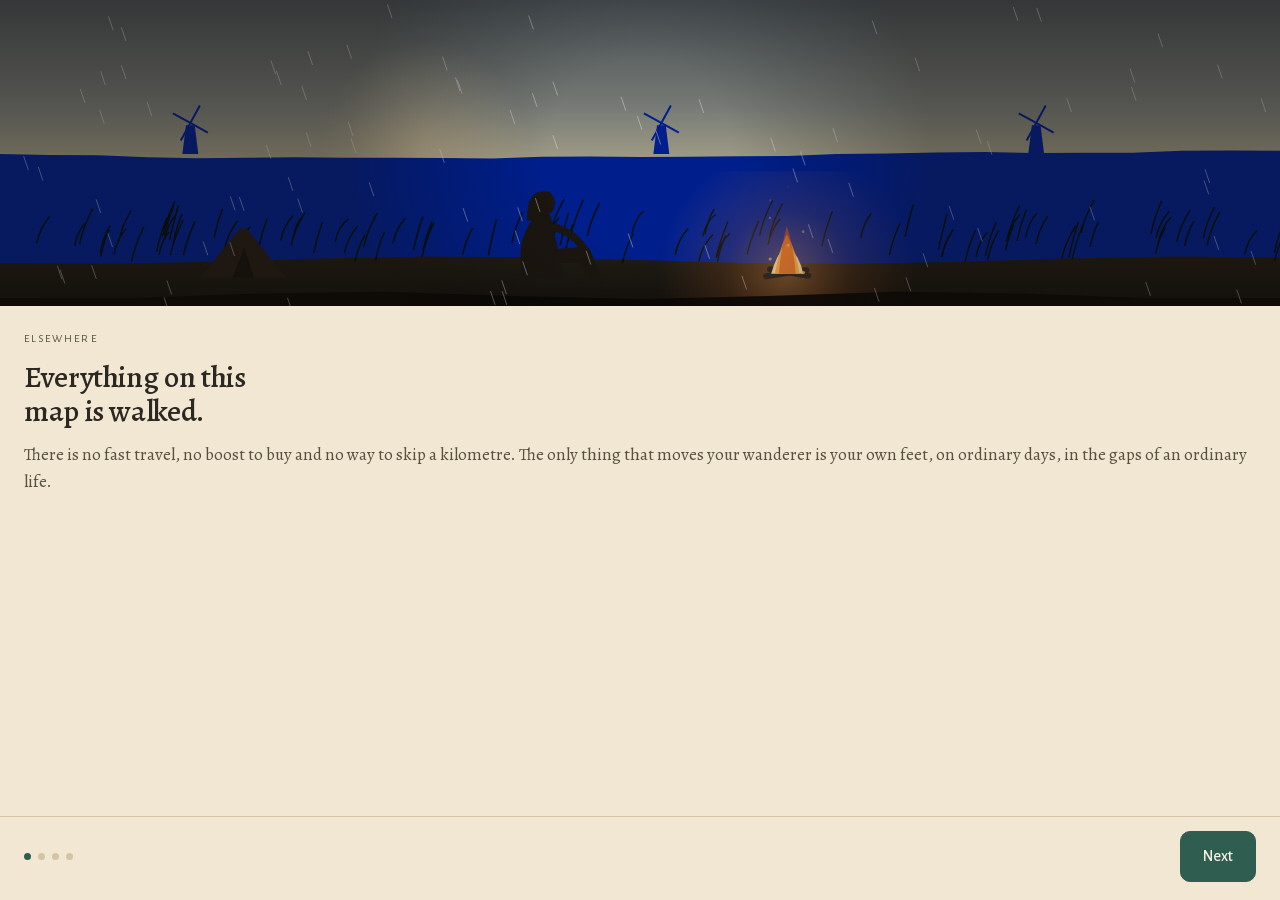
==== web/index.html @ ceffc1f7 "Every real kilometre you walk moves your wanderer across a hand-drawn continent with an actual endin" ====
<!doctype html>
<html lang="en">
<head>
<meta charset="utf-8">
<meta name="viewport" content="width=device-width, initial-scale=1, maximum-scale=1, user-scalable=no, viewport-fit=cover">
<meta name="color-scheme" content="light">
<title>Rucksack</title>
<link rel="icon" href="data:,">
<link rel="stylesheet" href="fonts/fonts.css">
<link rel="stylesheet" href="css/style.css">
</head>
<body>

<main id="stage">

  <!-- ------------------------------------------------------------ onboarding -->
  <section class="screen" id="onboard" hidden>
    <div class="ob-plate"><canvas id="obCanvas"></canvas></div>
    <div class="ob-body">
      <div class="ob-card" data-step="0">
        <p class="ob-kicker">Elsewhere</p>
        <h1>Everything on this map is walked.</h1>
        <p>There is no fast travel, no boost to buy and no way to skip a kilometre. The only thing that moves your wanderer is your own feet, on ordinary days, in the gaps of an ordinary life.</p>
      </div>
      <div class="ob-card" data-step="1" hidden>
        <p class="ob-kicker">The road</p>
        <h1>3,500 kilometres. Eleven regions. An ending.</h1>
        <p>From Fenwarden's Gate to Cael-on-the-Mountain. Most walkers take a year. Some take two. The road does not mind, and it does not reset at midnight.</p>
      </div>
      <div class="ob-card" data-step="2" hidden>
        <p class="ob-kicker">How it counts</p>
        <h1>Your steps, converted honestly.</h1>
        <p>1,300 steps make one kilometre. A single day converts at most 40 kilometres, so a long walk counts and a car journey mostly does not.</p>
        <p class="ob-note">Rucksack never uses location, and it has no way to reach the internet. It reads a step count and nothing else.</p>
        <div class="ob-choice">
          <button class="btn" id="obSensor">Use this phone's step counter</button>
          <button class="btn ghost" id="obManual">I will write my steps down</button>
        </div>
        <p class="ob-status" id="obStatus" hidden></p>
        <div class="ob-backlog" id="obBacklog" hidden>
          <p id="obBacklogLine"></p>
          <div class="ob-choice row">
            <button class="btn small" id="obClaim">Count them</button>
            <button class="btn ghost small" id="obSkip">Start from zero</button>
          </div>
        </div>
      </div>
      <div class="ob-card" data-step="3" hidden>
        <p class="ob-kicker">One last thing</p>
        <h1>What shall we call you?</h1>
        <p>It goes on the journal pages and nowhere else. Nobody else ever sees it.</p>
        <input type="text" id="obName" maxlength="20" placeholder="Wanderer" autocomplete="off" aria-label="Your wanderer's name">
      </div>
    </div>
    <div class="ob-foot">
      <div class="ob-dots" id="obDots"></div>
      <button class="btn" id="obNext">Next</button>
    </div>
  </section>

  <!-- ------------------------------------------------------------------ camp -->
  <section class="screen view" id="v-camp" hidden>
    <div class="scroller">
      <div class="plate">
        <canvas id="campCanvas"></canvas>
        <p class="plate-cap" id="campWeather"></p>
      </div>

      <div class="arrive" id="arriveBox" hidden>
        <p id="arriveLine"></p>
        <button class="btn" id="breakCamp">Break camp</button>
      </div>

      <header class="camp-head">
        <p class="eyebrow" id="campDay"></p>
        <h1 id="campPlace"></h1>
        <p class="lede" id="campNote"></p>
      </header>

      <div class="figs">
        <div class="fig"><b id="figToday"></b><span>today</span></div>
        <div class="fig"><b id="figTotal"></b><span>walked in all</span></div>
        <div class="fig"><b id="figStreak"></b><span>day streak</span></div>
      </div>

      <div class="ahead" id="aheadBox">
        <p class="k">Ahead</p>
        <p class="v" id="aheadLine"></p>
        <div class="meter"><i id="aheadBar"></i></div>
      </div>

      <div id="encList"></div>

      <div class="forge" id="forgeBox">
        <p class="k">At the hearth</p>
        <p class="v" id="forgeLine"></p>
      </div>
    </div>
  </section>

  <!-- ------------------------------------------------------------------- map -->
  <section class="screen view" id="v-map" hidden>
    <canvas id="mapCanvas"></canvas>
    <div class="map-top">
      <p class="mt-region" id="mapRegion"></p>
      <p class="mt-km" id="mapKm"></p>
    </div>
    <div class="map-tools">
      <button class="tool" id="mapMe" aria-label="Centre on my wanderer">Me</button>
      <button class="tool" id="mapFit" aria-label="Show the whole continent">All</button>
      <button class="tool" id="mapIn" aria-label="Zoom in">+</button>
      <button class="tool" id="mapOut" aria-label="Zoom out">&minus;</button>
    </div>
    <div class="map-foot" id="mapFoot"></div>
  </section>

  <!-- --------------------------------------------------------------- journal -->
  <section class="screen view" id="v-journal" hidden>
    <div class="scroller">
      <header class="page-head">
        <h1>The journal</h1>
        <p class="lede" id="journalLede"></p>
        <button class="btn ghost small" id="journalExport">Export as text</button>
      </header>
      <div id="journalList"></div>
    </div>
  </section>

  <!-- ------------------------------------------------------------------ pack -->
  <section class="screen view" id="v-pack" hidden>
    <div class="scroller">
      <div class="wanderer">
        <canvas id="packCanvas"></canvas>
        <div class="wanderer-side">
          <h1 id="packName"></h1>
          <p class="lede" id="packLine"></p>
        </div>
      </div>

      <h2 class="sect">Forged by walking</h2>
      <p class="sect-note">Gear is forged by consecutive days on the road. Two rest days a week are banked for you, and nothing forged is ever taken back.</p>
      <div class="grid" id="gearGrid"></div>

      <h2 class="sect">Given on the road</h2>
      <p class="sect-note" id="keepNote"></p>
      <div class="grid" id="keepGrid"></div>

      <div class="biscuit" id="biscuitCard" hidden></div>
    </div>
  </section>

  <!-- ---------------------------------------------------------------- ledger -->
  <section class="screen view" id="v-ledger" hidden>
    <div class="scroller">
      <header class="page-head">
        <h1>The step ledger</h1>
        <p class="lede">Everything the app has counted, and where it came from. If a number here looks wrong, it is the number the app used.</p>
      </header>

      <div class="card" id="sourceCard"></div>

      <div class="card" id="manualCard" hidden>
        <p class="k">Today's step count</p>
        <div class="row-in">
          <input type="number" id="manualSteps" min="0" max="120000" step="1" inputmode="numeric" aria-label="Today's step count">
          <button class="btn small" id="manualSave">Save</button>
        </div>
        <p class="fine">Write down the total your phone or watch shows for today. Saving replaces today's number rather than adding to it.</p>
      </div>

      <h2 class="sect">The last thirty days</h2>
      <div class="ledger" id="ledgerList"></div>

      <h2 class="sect">Settings</h2>
      <div class="card">
        <label class="line" for="setName">Wanderer's name</label>
        <div class="row-in"><input type="text" id="setName" maxlength="20" autocomplete="off"><button class="btn small" id="setNameSave">Save</button></div>
      </div>
      <div class="card">
        <label class="switch"><input type="checkbox" id="setHaptics"><span>Haptics</span></label>
        <p class="fine">One warm pulse when you reach a waypoint or forge a piece of gear. Nothing else buzzes.</p>
      </div>
      <div class="card">
        <p class="k">Take it with you</p>
        <div class="row-in wrap">
          <button class="btn ghost small" id="expJournal">Journal as text</button>
          <button class="btn ghost small" id="expData">Everything as JSON</button>
        </div>
        <p class="fine">The export is the whole record: every day, every kilometre, every camp. It is yours.</p>
      </div>
      <div class="card danger">
        <p class="k">Start again</p>
        <p class="fine">This erases the journey, the journal and the ledger from this phone. There is no copy anywhere else, so there is nothing to recover it from.</p>
        <button class="btn ghost small danger" id="eraseBtn">Erase everything</button>
      </div>

      <h2 class="sect">About</h2>
      <div class="card about">
        <p>Rucksack reads one number from this phone: the step counter built into it. It does not request the internet permission, so it cannot upload anything, and it never asks for location. The weather at your camp is Elsewhere's own weather, worked out from the date and the region you are standing in.</p>
        <p>Free, finished, and not a subscription. There is nothing to buy inside it.</p>
        <p class="fine" id="aboutPerms"></p>
      </div>
    </div>
  </section>

  <nav id="tabs" hidden>
    <button class="tab" data-view="camp" aria-label="Camp"><span class="ti" data-i="camp"></span>Camp</button>
    <button class="tab" data-view="map" aria-label="Map"><span class="ti" data-i="map"></span>Map</button>
    <button class="tab" data-view="journal" aria-label="Journal"><span class="ti" data-i="journal"></span>Journal</button>
    <button class="tab" data-view="pack" aria-label="Pack"><span class="ti" data-i="pack"></span>Pack</button>
    <button class="tab" data-view="ledger" aria-label="Ledger"><span class="ti" data-i="ledger"></span>Ledger</button>
  </nav>
</main>

<div class="sheet" id="sheet" hidden>
  <div class="sheet-scrim" id="sheetScrim"></div>
  <div class="sheet-card" role="dialog" aria-modal="true" aria-labelledby="sheetTitle">
    <div class="sheet-grab"></div>
    <div class="sheet-body" id="sheetBody"></div>
    <button class="btn" id="sheetClose">Close</button>
  </div>
</div>

<p id="toast" role="status" aria-live="polite"></p>

<script src="js/content.js"></script>
<script src="js/encounters.js"></script>
<script src="js/store.js"></script>
<script src="js/atlas.js"></script>
<script src="js/paint.js"></script>
<script src="js/mapview.js"></script>
<script src="js/app.js"></script>
</body>
</html>
---- web/fonts/fonts.css ----
/* cyrillic-ext */
@font-face {
  font-family: 'Alegreya';
  font-style: italic;
  font-weight: 400 500;
  font-display: swap;
  src: url(4UaHrEBBsBhlBjvfkSLk96fp57F2IwN-Pw.woff2) format('woff2');
  unicode-range: U+0460-052F, U+1C80-1C8A, U+20B4, U+2DE0-2DFF, U+A640-A69F, U+FE2E-FE2F;
}
/* cyrillic */
@font-face {
  font-family: 'Alegreya';
  font-style: italic;
  font-weight: 400 500;
  font-display: swap;
  src: url(4UaHrEBBsBhlBjvfkSLk967p57F2IwN-Pw.woff2) format('woff2');
  unicode-range: U+0301, U+0400-045F, U+0490-0491, U+04B0-04B1, U+2116;
}
/* greek-ext */
@font-face {
  font-family: 'Alegreya';
  font-style: italic;
  font-weight: 400 500;
  font-display: swap;
  src: url(4UaHrEBBsBhlBjvfkSLk96bp57F2IwN-Pw.woff2) format('woff2');
  unicode-range: U+1F00-1FFF;
}
/* greek */
@font-face {
  font-family: 'Alegreya';
  font-style: italic;
  font-weight: 400 500;
  font-display: swap;
  src: url(4UaHrEBBsBhlBjvfkSLk96np57F2IwN-Pw.woff2) format('woff2');
  unicode-range: U+0370-0377, U+037A-037F, U+0384-038A, U+038C, U+038E-03A1, U+03A3-03FF;
}
/* vietnamese */
@font-face {
  font-family: 'Alegreya';
  font-style: italic;
  font-weight: 400 500;
  font-display: swap;
  src: url(4UaHrEBBsBhlBjvfkSLk96Xp57F2IwN-Pw.woff2) format('woff2');
  unicode-range: U+0102-0103, U+0110-0111, U+0128-0129, U+0168-0169, U+01A0-01A1, U+01AF-01B0, U+0300-0301, U+0303-0304, U+0308-0309, U+0323, U+0329, U+1EA0-1EF9, U+20AB;
}
/* latin-ext */
@font-face {
  font-family: 'Alegreya';
  font-style: italic;
  font-weight: 400 500;
  font-display: swap;
  src: url(4UaHrEBBsBhlBjvfkSLk96Tp57F2IwN-Pw.woff2) format('woff2');
  unicode-range: U+0100-02BA, U+02BD-02C5, U+02C7-02CC, U+02CE-02D7, U+02DD-02FF, U+0304, U+0308, U+0329, U+1D00-1DBF, U+1E00-1E9F, U+1EF2-1EFF, U+2020, U+20A0-20AB, U+20AD-20C0, U+2113, U+2C60-2C7F, U+A720-A7FF;
}
/* latin */
@font-face {
  font-family: 'Alegreya';
  font-style: italic;
  font-weight: 400 500;
  font-display: swap;
  src: url(4UaHrEBBsBhlBjvfkSLk96rp57F2IwM.woff2) format('woff2');
  unicode-range: U+0000-00FF, U+0131, U+0152-0153, U+02BB-02BC, U+02C6, U+02DA, U+02DC, U+0304, U+0308, U+0329, U+2000-206F, U+20AC, U+2122, U+2191, U+2193, U+2212, U+2215, U+FEFF, U+FFFD;
}
/* cyrillic-ext */
@font-face {
  font-family: 'Alegreya';
  font-style: normal;
  font-weight: 400 700;
  font-display: swap;
  src: url(4UaBrEBBsBhlBjvfkSLsx6jj4JN0EwI.woff2) format('woff2');
  unicode-range: U+0460-052F, U+1C80-1C8A, U+20B4, U+2DE0-2DFF, U+A640-A69F, U+FE2E-FE2F;
}
/* cyrillic */
@font-face {
  font-family: 'Alegreya';
  font-style: normal;
  font-weight: 400 700;
  font-display: swap;
  src: url(4UaBrEBBsBhlBjvfkSLlx6jj4JN0EwI.woff2) format('woff2');
  unicode-range: U+0301, U+0400-045F, U+0490-0491, U+04B0-04B1, U+2116;
}
/* greek-ext */
@font-face {
  font-family: 'Alegreya';
  font-style: normal;
  font-weight: 400 700;
  font-display: swap;
  src: url(4UaBrEBBsBhlBjvfkSLtx6jj4JN0EwI.woff2) format('woff2');
  unicode-range: U+1F00-1FFF;
}
/* greek */
@font-face {
  font-family: 'Alegreya';
  font-style: normal;
  font-weight: 400 700;
  font-display: swap;
  src: url(4UaBrEBBsBhlBjvfkSLix6jj4JN0EwI.woff2) format('woff2');
  unicode-range: U+0370-0377, U+037A-037F, U+0384-038A, U+038C, U+038E-03A1, U+03A3-03FF;
}
/* vietnamese */
@font-face {
  font-family: 'Alegreya';
  font-style: normal;
  font-weight: 400 700;
  font-display: swap;
  src: url(4UaBrEBBsBhlBjvfkSLux6jj4JN0EwI.woff2) format('woff2');
  unicode-range: U+0102-0103, U+0110-0111, U+0128-0129, U+0168-0169, U+01A0-01A1, U+01AF-01B0, U+0300-0301, U+0303-0304, U+0308-0309, U+0323, U+0329, U+1EA0-1EF9, U+20AB;
}
/* latin-ext */
@font-face {
  font-family: 'Alegreya';
  font-style: normal;
  font-weight: 400 700;
  font-display: swap;
  src: url(4UaBrEBBsBhlBjvfkSLvx6jj4JN0EwI.woff2) format('woff2');
  unicode-range: U+0100-02BA, U+02BD-02C5, U+02C7-02CC, U+02CE-02D7, U+02DD-02FF, U+0304, U+0308, U+0329, U+1D00-1DBF, U+1E00-1E9F, U+1EF2-1EFF, U+2020, U+20A0-20AB, U+20AD-20C0, U+2113, U+2C60-2C7F, U+A720-A7FF;
}
/* latin */
@font-face {
  font-family: 'Alegreya';
  font-style: normal;
  font-weight: 400 700;
  font-display: swap;
  src: url(4UaBrEBBsBhlBjvfkSLhx6jj4JN0.woff2) format('woff2');
  unicode-range: U+0000-00FF, U+0131, U+0152-0153, U+02BB-02BC, U+02C6, U+02DA, U+02DC, U+0304, U+0308, U+0329, U+2000-206F, U+20AC, U+2122, U+2191, U+2193, U+2212, U+2215, U+FEFF, U+FFFD;
}
/* cyrillic-ext */
@font-face {
  font-family: 'Alegreya Sans';
  font-style: normal;
  font-weight: 400;
  font-display: swap;
  src: url(5aUz9_-1phKLFgshYDvh6Vwt7VdtvWdUhm97sg.woff2) format('woff2');
  unicode-range: U+0460-052F, U+1C80-1C8A, U+20B4, U+2DE0-2DFF, U+A640-A69F, U+FE2E-FE2F;
}
/* cyrillic */
@font-face {
  font-family: 'Alegreya Sans';
  font-style: normal;
  font-weight: 400;
  font-display: swap;
  src: url(5aUz9_-1phKLFgshYDvh6Vwt7V5tvWdUhm97sg.woff2) format('woff2');
  unicode-range: U+0301, U+0400-045F, U+0490-0491, U+04B0-04B1, U+2116;
}
/* greek-ext */
@font-face {
  font-family: 'Alegreya Sans';
  font-style: normal;
  font-weight: 400;
  font-display: swap;
  src: url(5aUz9_-1phKLFgshYDvh6Vwt7VZtvWdUhm97sg.woff2) format('woff2');
  unicode-range: U+1F00-1FFF;
}
/* greek */
@font-face {
  font-family: 'Alegreya Sans';
  font-style: normal;
  font-weight: 400;
  font-display: swap;
  src: url(5aUz9_-1phKLFgshYDvh6Vwt7VltvWdUhm97sg.woff2) format('woff2');
  unicode-range: U+0370-0377, U+037A-037F, U+0384-038A, U+038C, U+038E-03A1, U+03A3-03FF;
}
/* vietnamese */
@font-face {
  font-family: 'Alegreya Sans';
  font-style: normal;
  font-weight: 400;
  font-display: swap;
  src: url(5aUz9_-1phKLFgshYDvh6Vwt7VVtvWdUhm97sg.woff2) format('woff2');
  unicode-range: U+0102-0103, U+0110-0111, U+0128-0129, U+0168-0169, U+01A0-01A1, U+01AF-01B0, U+0300-0301, U+0303-0304, U+0308-0309, U+0323, U+0329, U+1EA0-1EF9, U+20AB;
}
/* latin-ext */
@font-face {
  font-family: 'Alegreya Sans';
  font-style: normal;
  font-weight: 400;
  font-display: swap;
  src: url(5aUz9_-1phKLFgshYDvh6Vwt7VRtvWdUhm97sg.woff2) format('woff2');
  unicode-range: U+0100-02BA, U+02BD-02C5, U+02C7-02CC, U+02CE-02D7, U+02DD-02FF, U+0304, U+0308, U+0329, U+1D00-1DBF, U+1E00-1E9F, U+1EF2-1EFF, U+2020, U+20A0-20AB, U+20AD-20C0, U+2113, U+2C60-2C7F, U+A720-A7FF;
}
/* latin */
@font-face {
  font-family: 'Alegreya Sans';
  font-style: normal;
  font-weight: 400;
  font-display: swap;
  src: url(5aUz9_-1phKLFgshYDvh6Vwt7VptvWdUhm8.woff2) format('woff2');
  unicode-range: U+0000-00FF, U+0131, U+0152-0153, U+02BB-02BC, U+02C6, U+02DA, U+02DC, U+0304, U+0308, U+0329, U+2000-206F, U+20AC, U+2122, U+2191, U+2193, U+2212, U+2215, U+FEFF, U+FFFD;
}
/* cyrillic-ext */
@font-face {
  font-family: 'Alegreya Sans';
  font-style: normal;
  font-weight: 500;
  font-display: swap;
  src: url(5aUu9_-1phKLFgshYDvh6Vwt5alOqEd2i0VBuxOCBA.woff2) format('woff2');
  unicode-range: U+0460-052F, U+1C80-1C8A, U+20B4, U+2DE0-2DFF, U+A640-A69F, U+FE2E-FE2F;
}
/* cyrillic */
@font-face {
  font-family: 'Alegreya Sans';
  font-style: normal;
  font-weight: 500;
  font-display: swap;
  src: url(5aUu9_-1phKLFgshYDvh6Vwt5alOqE52i0VBuxOCBA.woff2) format('woff2');
  unicode-range: U+0301, U+0400-045F, U+0490-0491, U+04B0-04B1, U+2116;
}
/* greek-ext */
@font-face {
  font-family: 'Alegreya Sans';
  font-style: normal;
  font-weight: 500;
  font-display: swap;
  src: url(5aUu9_-1phKLFgshYDvh6Vwt5alOqEZ2i0VBuxOCBA.woff2) format('woff2');
  unicode-range: U+1F00-1FFF;
}
/* greek */
@font-face {
  font-family: 'Alegreya Sans';
  font-style: normal;
  font-weight: 500;
  font-display: swap;
  src: url(5aUu9_-1phKLFgshYDvh6Vwt5alOqEl2i0VBuxOCBA.woff2) format('woff2');
  unicode-range: U+0370-0377, U+037A-037F, U+0384-038A, U+038C, U+038E-03A1, U+03A3-03FF;
}
/* vietnamese */
@font-face {
  font-family: 'Alegreya Sans';
  font-style: normal;
  font-weight: 500;
  font-display: swap;
  src: url(5aUu9_-1phKLFgshYDvh6Vwt5alOqEV2i0VBuxOCBA.woff2) format('woff2');
  unicode-range: U+0102-0103, U+0110-0111, U+0128-0129, U+0168-0169, U+01A0-01A1, U+01AF-01B0, U+0300-0301, U+0303-0304, U+0308-0309, U+0323, U+0329, U+1EA0-1EF9, U+20AB;
}
/* latin-ext */
@font-face {
  font-family: 'Alegreya Sans';
  font-style: normal;
  font-weight: 500;
  font-display: swap;
  src: url(5aUu9_-1phKLFgshYDvh6Vwt5alOqER2i0VBuxOCBA.woff2) format('woff2');
  unicode-range: U+0100-02BA, U+02BD-02C5, U+02C7-02CC, U+02CE-02D7, U+02DD-02FF, U+0304, U+0308, U+0329, U+1D00-1DBF, U+1E00-1E9F, U+1EF2-1EFF, U+2020, U+20A0-20AB, U+20AD-20C0, U+2113, U+2C60-2C7F, U+A720-A7FF;
}
/* latin */
@font-face {
  font-family: 'Alegreya Sans';
  font-style: normal;
  font-weight: 500;
  font-display: swap;
  src: url(5aUu9_-1phKLFgshYDvh6Vwt5alOqEp2i0VBuxM.woff2) format('woff2');
  unicode-range: U+0000-00FF, U+0131, U+0152-0153, U+02BB-02BC, U+02C6, U+02DA, U+02DC, U+0304, U+0308, U+0329, U+2000-206F, U+20AC, U+2122, U+2191, U+2193, U+2212, U+2215, U+FEFF, U+FFFD;
}
/* cyrillic-ext */
@font-face {
  font-family: 'Alegreya Sans';
  font-style: normal;
  font-weight: 700;
  font-display: swap;
  src: url(5aUu9_-1phKLFgshYDvh6Vwt5eFIqEd2i0VBuxOCBA.woff2) format('woff2');
  unicode-range: U+0460-052F, U+1C80-1C8A, U+20B4, U+2DE0-2DFF, U+A640-A69F, U+FE2E-FE2F;
}
/* cyrillic */
@font-face {
  font-family: 'Alegreya Sans';
  font-style: normal;
  font-weight: 700;
  font-display: swap;
  src: url(5aUu9_-1phKLFgshYDvh6Vwt5eFIqE52i0VBuxOCBA.woff2) format('woff2');
  unicode-range: U+0301, U+0400-045F, U+0490-0491, U+04B0-04B1, U+2116;
}
/* greek-ext */
@font-face {
  font-family: 'Alegreya Sans';
  font-style: normal;
  font-weight: 700;
  font-display: swap;
  src: url(5aUu9_-1phKLFgshYDvh6Vwt5eFIqEZ2i0VBuxOCBA.woff2) format('woff2');
  unicode-range: U+1F00-1FFF;
}
/* greek */
@font-face {
  font-family: 'Alegreya Sans';
  font-style: normal;
  font-weight: 700;
  font-display: swap;
  src: url(5aUu9_-1phKLFgshYDvh6Vwt5eFIqEl2i0VBuxOCBA.woff2) format('woff2');
  unicode-range: U+0370-0377, U+037A-037F, U+0384-038A, U+038C, U+038E-03A1, U+03A3-03FF;
}
/* vietnamese */
@font-face {
  font-family: 'Alegreya Sans';
  font-style: normal;
  font-weight: 700;
  font-display: swap;
  src: url(5aUu9_-1phKLFgshYDvh6Vwt5eFIqEV2i0VBuxOCBA.woff2) format('woff2');
  unicode-range: U+0102-0103, U+0110-0111, U+0128-0129, U+0168-0169, U+01A0-01A1, U+01AF-01B0, U+0300-0301, U+0303-0304, U+0308-0309, U+0323, U+0329, U+1EA0-1EF9, U+20AB;
}
/* latin-ext */
@font-face {
  font-family: 'Alegreya Sans';
  font-style: normal;
  font-weight: 700;
  font-display: swap;
  src: url(5aUu9_-1phKLFgshYDvh6Vwt5eFIqER2i0VBuxOCBA.woff2) format('woff2');
  unicode-range: U+0100-02BA, U+02BD-02C5, U+02C7-02CC, U+02CE-02D7, U+02DD-02FF, U+0304, U+0308, U+0329, U+1D00-1DBF, U+1E00-1E9F, U+1EF2-1EFF, U+2020, U+20A0-20AB, U+20AD-20C0, U+2113, U+2C60-2C7F, U+A720-A7FF;
}
/* latin */
@font-face {
  font-family: 'Alegreya Sans';
  font-style: normal;
  font-weight: 700;
  font-display: swap;
  src: url(5aUu9_-1phKLFgshYDvh6Vwt5eFIqEp2i0VBuxM.woff2) format('woff2');
  unicode-range: U+0000-00FF, U+0131, U+0152-0153, U+02BB-02BC, U+02C6, U+02DA, U+02DC, U+0304, U+0308, U+0329, U+2000-206F, U+20AC, U+2122, U+2191, U+2193, U+2212, U+2215, U+FEFF, U+FFFD;
}
---- web/css/style.css ----
/* Rucksack. Aged paper, ink, one green. */
:root {
  --paper:      #F1E7D2;
  --paper-2:    #E8DCC2;
  --paper-3:    #DFD1B3;
  --ink:        #2B2823;
  --ink-soft:   #55503F;
  --ink-quiet:  #625B4A;
  --hair:       #D3C4A4;
  --accent:     #2F5D50;
  --accent-ink: #1F4438;
  --ember:      #A3491A;
  --r-sm: 4px;
  --r-md: 10px;
  --r-lg: 18px;
  --serif: Alegreya, "Iowan Old Style", Georgia, serif;
  --sans: "Alegreya Sans", system-ui, -apple-system, sans-serif;
  --sat: 0px;
  --sab: 0px;
}

* { box-sizing: border-box; -webkit-tap-highlight-color: transparent; }
[hidden] { display: none !important; }
html, body { height: 100%; }
body {
  margin: 0;
  background: var(--paper);
  color: var(--ink);
  font-family: var(--serif);
  font-size: 17px;
  line-height: 1.55;
  -webkit-font-smoothing: antialiased;
  overscroll-behavior: none;
}
body.locked { overflow: hidden; }
h1, h2 { font-weight: 500; letter-spacing: -0.012em; margin: 0; }
p { margin: 0; }
button, input { font: inherit; color: inherit; }
canvas { display: block; }

#stage { position: relative; height: 100%; }
.screen { position: absolute; inset: 0; }
.scroller {
  position: absolute; inset: 0;
  overflow-y: auto; -webkit-overflow-scrolling: touch;
  padding: calc(0px + var(--sat)) 0 calc(96px + var(--sab));
}

/* ------------------------------------------------------------------ buttons */
.btn {
  display: inline-flex; align-items: center; justify-content: center;
  background: var(--accent); color: #F6F1E4; border: 1px solid var(--accent);
  border-radius: var(--r-md); padding: 12px 22px;
  font-family: var(--sans); font-size: 16px; font-weight: 500;
  cursor: pointer; transition: transform .12s ease, opacity .12s ease;
}
.btn:active { transform: translateY(1px); }
.btn[disabled] { opacity: .38; }
.btn.ghost { background: transparent; color: var(--accent-ink); border-color: var(--hair); }
.btn.small { padding: 8px 15px; font-size: 14.5px; }
.btn.danger { color: #7B2B12; border-color: #C9AA92; }

/* --------------------------------------------------------------- onboarding */
#onboard { display: flex; flex-direction: column; background: var(--paper); padding-top: var(--sat); }
.ob-plate { height: 34vh; min-height: 180px; flex: none; position: relative; overflow: hidden; }
.ob-plate canvas { position: absolute; inset: 0; width: 100%; height: 100%; }
.ob-body { flex: 1; min-height: 0; overflow-y: auto; padding: 24px 24px 8px; }
.ob-kicker {
  font-family: var(--sans); font-size: 11.5px; letter-spacing: .18em;
  text-transform: uppercase; color: var(--ink-quiet); margin-bottom: 12px;
}
.ob-card h1 { font-size: 30px; line-height: 1.14; margin-bottom: 14px; max-width: 16ch; }
.ob-card p { color: var(--ink-soft); margin-bottom: 12px; }
.ob-note { font-family: var(--sans); font-size: 14.5px; color: var(--ink-quiet); }
.ob-choice { display: flex; flex-direction: column; gap: 10px; margin-top: 18px; }
.ob-choice.row { flex-direction: row; }
.ob-status {
  font-family: var(--sans); font-size: 14.5px; color: var(--accent-ink);
  background: rgba(47,93,80,.08); border-radius: var(--r-md);
  padding: 11px 13px; margin-top: 16px;
}
.ob-backlog {
  margin-top: 14px; padding: 14px; border: 1px solid var(--hair);
  border-radius: var(--r-md); background: var(--paper-2);
}
.ob-backlog p { font-size: 16px; margin-bottom: 4px; }
#obName {
  width: 100%; margin-top: 10px; padding: 13px 14px;
  background: var(--paper-2); border: 1px solid var(--hair); border-radius: var(--r-md);
  font-family: var(--serif); font-size: 20px;
}
#obName::placeholder { color: var(--ink-quiet); opacity: 1; }
#obName:focus { outline: 2px solid var(--accent); outline-offset: -1px; }
.ob-foot {
  flex: none; display: flex; align-items: center; justify-content: space-between; gap: 16px;
  padding: 14px 24px calc(18px + var(--sab));
  border-top: 1px solid var(--hair); background: var(--paper);
}
.ob-dots { display: flex; gap: 7px; }
.ob-dots i { width: 7px; height: 7px; border-radius: 50%; background: var(--hair); }
.ob-dots i.on { background: var(--accent); }

/* --------------------------------------------------------------- camp view */
.plate { position: relative; width: 100%; aspect-ratio: 5 / 4; overflow: hidden; background: #2A3038; }
.plate canvas { width: 100%; height: 100%; }
.plate-cap {
  position: absolute; left: 0; right: 0; bottom: 0;
  padding: 34px 20px 13px;
  font-size: 16px; line-height: 1.42; color: #F4EBDA;
  background: linear-gradient(to top, rgba(14,12,10,.72), rgba(14,12,10,0));
  text-shadow: 0 1px 3px rgba(0,0,0,.5);
}
.arrive {
  margin: 0; padding: 16px 20px 18px;
  background: var(--accent); color: #F3EEE0;
  display: flex; align-items: center; justify-content: space-between; gap: 16px; flex-wrap: wrap;
}
.arrive p { font-size: 17px; max-width: 22ch; }
.arrive .btn { background: #F3EEE0; color: var(--accent-ink); border-color: #F3EEE0; }

.camp-head { padding: 24px 20px 4px; }
.eyebrow {
  font-family: var(--sans); font-size: 11.5px; letter-spacing: .16em;
  text-transform: uppercase; color: var(--ink-quiet); margin-bottom: 8px;
}
.camp-head h1 { font-size: 29px; line-height: 1.14; }
.lede { color: var(--ink-soft); margin-top: 8px; }

.figs { display: grid; grid-template-columns: repeat(3, 1fr); gap: 1px; margin: 22px 20px 0; background: var(--hair); border: 1px solid var(--hair); border-radius: var(--r-md); overflow: hidden; }
.fig { background: var(--paper); padding: 14px 12px; text-align: center; }
.fig b { display: block; font-family: var(--sans); font-size: 25px; font-weight: 500; letter-spacing: -0.02em; }
.fig span { font-family: var(--sans); font-size: 12.5px; color: var(--ink-quiet); }

.ahead, .forge { margin: 18px 20px 0; padding: 15px 17px; border: 1px solid var(--hair); border-radius: var(--r-md); background: var(--paper-2); }
.k { font-family: var(--sans); font-size: 11.5px; letter-spacing: .16em; text-transform: uppercase; color: var(--ink-quiet); margin-bottom: 6px; }
.ahead .v, .forge .v { font-size: 17.5px; }
.meter { margin-top: 12px; height: 4px; background: var(--paper-3); border-radius: 2px; overflow: hidden; }
.meter i { display: block; height: 100%; background: var(--accent); border-radius: 2px; }

.enc {
  display: block; width: calc(100% - 40px); margin: 18px 20px 0; text-align: left;
  padding: 16px 17px; border-radius: var(--r-md); cursor: pointer;
  background: var(--paper-2); border: 1px solid var(--hair); color: inherit;
  font-family: var(--serif);
}
.enc.fresh { background: rgba(47,93,80,.10); border-color: rgba(47,93,80,.38); }
.enc-k { display: block; font-family: var(--sans); font-size: 11.5px; letter-spacing: .16em; text-transform: uppercase; color: var(--accent-ink); margin-bottom: 7px; }
.enc.fresh .enc-k { color: var(--accent); }
.enc-t { display: block; font-size: 20px; line-height: 1.2; }
.enc-w { display: block; font-family: var(--sans); font-size: 14px; color: var(--ink-quiet); margin-top: 5px; }

/* ---------------------------------------------------------------- map view */
#v-map { background: var(--paper); }
#mapCanvas { position: absolute; inset: 0; width: 100%; height: 100%; }
.map-top {
  position: absolute; left: 14px; top: calc(14px + var(--sat));
  background: rgba(241,231,210,.92); border: 1px solid var(--hair);
  border-radius: var(--r-md); padding: 9px 14px; pointer-events: none;
  backdrop-filter: blur(2px);
}
.mt-region { font-size: 18px; line-height: 1.15; }
.mt-km { font-family: var(--sans); font-size: 13px; color: var(--ink-quiet); }
.map-tools { position: absolute; right: 14px; top: calc(14px + var(--sat)); display: flex; flex-direction: column; gap: 8px; }
.tool {
  width: 42px; height: 42px; border-radius: var(--r-md);
  background: rgba(241,231,210,.94); border: 1px solid var(--hair); color: var(--ink);
  font-family: var(--sans); font-size: 15px; cursor: pointer;
}
.tool:active { background: var(--paper-3); }
.map-foot {
  position: absolute; left: 14px; right: 14px; bottom: calc(78px + var(--sab));
  background: rgba(241,231,210,.92); border: 1px solid var(--hair);
  border-radius: var(--r-md); padding: 10px 14px; font-size: 16px;
  pointer-events: none; text-align: center;
}

/* ------------------------------------------------------------ journal view */
.page-head { padding: 26px 20px 6px; }
.page-head h1 { font-size: 30px; }
.page-head .lede { margin-bottom: 14px; }
.chapter {
  font-family: var(--sans); font-size: 11.5px; letter-spacing: .18em; text-transform: uppercase;
  color: var(--ink-quiet); margin: 30px 20px 2px; padding-top: 14px; border-top: 1px solid var(--hair);
}
.entry { padding: 14px 20px 16px; }
.entry-head { display: flex; align-items: baseline; gap: 10px; }
.entry-head b { font-family: var(--sans); font-size: 14px; font-weight: 500; }
.entry-head span { font-family: var(--sans); font-size: 13px; color: var(--ink-quiet); }
.entry-body { margin-top: 5px; color: var(--ink-soft); }
.entry.rest .entry-body { font-style: italic; }
.empty { padding: 30px 20px; color: var(--ink-quiet); font-style: italic; }

/* --------------------------------------------------------------- pack view */
.wanderer { display: flex; align-items: flex-end; gap: 6px; padding: 22px 20px 6px; }
#packCanvas { width: 152px; height: 196px; flex: none; margin-left: -8px; }
.wanderer-side { padding-bottom: 16px; }
.wanderer-side h1 { font-size: 27px; }
.sect { font-size: 21px; margin: 30px 20px 0; }
.sect-note { margin: 6px 20px 0; color: var(--ink-quiet); font-size: 15.5px; }
.grid { display: grid; grid-template-columns: repeat(3, 1fr); gap: 10px; padding: 14px 20px 0; }
.item {
  background: var(--paper-2); border: 1px solid var(--hair); border-radius: var(--r-md);
  padding: 12px 8px 11px; text-align: center; cursor: pointer; font-family: var(--sans);
  color: var(--ink);
}
.item .ic { width: 46px; height: 46px; margin: 0 auto 6px; }
.item b { display: block; font-size: 13.5px; font-weight: 500; line-height: 1.25; }
.item span { display: block; font-size: 11.5px; color: var(--ink-quiet); margin-top: 3px; }
.item.locked { background: transparent; border-style: dashed; }
.item.locked b { color: var(--ink-quiet); }
.biscuit {
  margin: 26px 20px 0; padding: 16px 18px; display: flex; gap: 14px; align-items: flex-start;
  background: var(--paper-2); border: 1px solid var(--hair); border-radius: var(--r-md);
}
.biscuit .dogc { width: 74px; height: 62px; flex: none; }
.biscuit p { color: var(--ink-soft); }
.biscuit .k { color: var(--ink-quiet); }

/* ------------------------------------------------------------- ledger view */
.card { margin: 14px 20px 0; padding: 15px 17px; border: 1px solid var(--hair); border-radius: var(--r-md); background: var(--paper-2); }
.card p + p { margin-top: 9px; }
.card .btn { margin-top: 13px; }
.fine { font-family: var(--sans); font-size: 13.5px; color: var(--ink-quiet); line-height: 1.5; }
.card.danger { border-color: #C9AA92; background: rgba(163,73,26,.06); }
.row-in { display: flex; gap: 9px; align-items: center; margin-top: 9px; }
.row-in.wrap { flex-wrap: wrap; }
.row-in input {
  flex: 1; min-width: 0; padding: 11px 13px; background: var(--paper);
  border: 1px solid var(--hair); border-radius: var(--r-md); font-family: var(--sans); font-size: 17px;
}
.row-in input:focus { outline: 2px solid var(--accent); outline-offset: -1px; }
.line { display: block; font-family: var(--sans); font-size: 13.5px; color: var(--ink-quiet); }
.switch { display: flex; align-items: center; gap: 11px; font-family: var(--sans); font-size: 16px; cursor: pointer; }
.switch input { width: 20px; height: 20px; accent-color: var(--accent); }
.ledger { margin: 12px 20px 0; border-top: 1px solid var(--hair); }
.lrow {
  display: grid; grid-template-columns: 1fr auto auto; gap: 12px; align-items: baseline;
  padding: 10px 0; border-bottom: 1px solid var(--hair); font-family: var(--sans); font-size: 14.5px;
}
.lrow .ls { color: var(--ink-quiet); }
.lrow .lk { font-variant-numeric: tabular-nums; }
.lrow.capped .lk { color: var(--ember); }
.about p { color: var(--ink-soft); font-size: 16px; }

/* --------------------------------------------------------------------- tabs */
#tabs {
  position: fixed; left: 0; right: 0; bottom: 0; z-index: 30;
  display: grid; grid-template-columns: repeat(5, 1fr);
  height: calc(60px + var(--sab)); padding-bottom: var(--sab);
  background: rgba(241,231,210,.97); border-top: 1px solid var(--hair);
  backdrop-filter: blur(6px);
}
.tab {
  display: flex; flex-direction: column; align-items: center; justify-content: center; gap: 3px;
  background: none; border: 0; cursor: pointer;
  font-family: var(--sans); font-size: 11px; letter-spacing: .02em; color: var(--ink-quiet);
}
.tab .ti { width: 22px; height: 22px; display: block; }
.tab .ti svg { width: 100%; height: 100%; }
.tab.on { color: var(--accent-ink); }

/* -------------------------------------------------------------------- sheet */
.sheet { position: fixed; inset: 0; z-index: 60; }
.sheet-scrim { position: absolute; inset: 0; background: rgba(24,20,14,.42); opacity: 0; transition: opacity .22s ease; }
.sheet.on .sheet-scrim { opacity: 1; }
.sheet-card {
  position: absolute; left: 0; right: 0; bottom: 0;
  max-height: 86%; overflow-y: auto;
  background: var(--paper); border-top-left-radius: var(--r-lg); border-top-right-radius: var(--r-lg);
  padding: 10px 22px calc(24px + var(--sab));
  transform: translateY(14px); opacity: 0; transition: transform .24s ease, opacity .24s ease;
  box-shadow: 0 -10px 40px rgba(30,22,12,.2);
}
.sheet.on .sheet-card { transform: none; opacity: 1; }
.sheet-grab { width: 42px; height: 4px; border-radius: 2px; background: var(--hair); margin: 0 auto 16px; }
.sheet-body h2 { font-size: 27px; line-height: 1.14; margin-bottom: 14px; }
.sheet-body p { margin-bottom: 13px; color: var(--ink-soft); }
.sh-k { font-family: var(--sans); font-size: 11.5px; letter-spacing: .16em; text-transform: uppercase; color: var(--ink-quiet); margin-bottom: 9px; }
.gift { display: block; padding: 13px 15px; background: var(--paper-2); border: 1px solid var(--hair); border-radius: var(--r-md); margin-bottom: 16px; }
.gift b { display: block; font-size: 18px; }
.gift span { display: block; font-family: var(--sans); font-size: 14.5px; color: var(--ink-quiet); margin-top: 3px; }
.sheet-card .btn { width: 100%; }

/* -------------------------------------------------------------------- toast */
#toast {
  position: fixed; left: 50%; transform: translateX(-50%) translateY(10px);
  bottom: calc(84px + var(--sab)); z-index: 80;
  background: var(--ink); color: var(--paper);
  font-family: var(--sans); font-size: 14.5px;
  padding: 10px 18px; border-radius: 999px;
  opacity: 0; pointer-events: none; transition: opacity .2s ease, transform .2s ease;
  max-width: 82%; text-align: center;
}
#toast.on { opacity: 1; transform: translateX(-50%) translateY(0); }

@media (min-width: 620px) {
  .scroller > *, .grid, .ledger, .card, .enc { max-width: 620px; margin-left: auto; margin-right: auto; }
  .enc { width: calc(100% - 40px); }
  .plate { max-width: 620px; margin: 0 auto; }
}
@media (prefers-reduced-motion: reduce) {
  .btn, .sheet-card, .sheet-scrim, #toast { transition: none; }
}
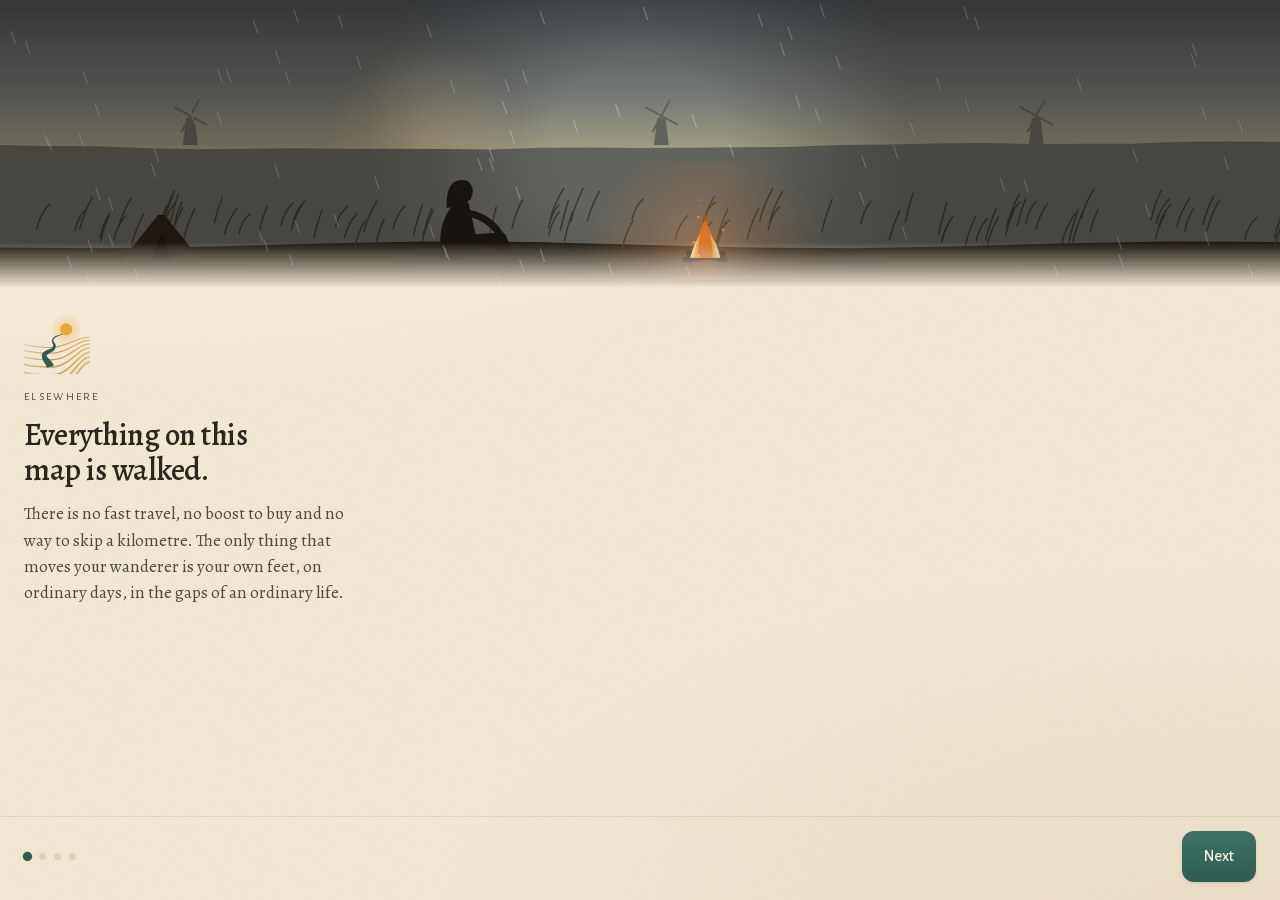
==== commit 86f65925: "1.0.1: the contour ribbon on the camp screen, a new icon drawn from the same road, and the day count" ====
--- a/web/index.html
+++ b/web/index.html
@@ -18,6 +18,7 @@
     <div class="ob-plate"><canvas id="obCanvas"></canvas></div>
     <div class="ob-body">
       <div class="ob-card" data-step="0">
+        <div class="ob-mark" id="obMark"></div>
         <p class="ob-kicker">Elsewhere</p>
         <h1>Everything on this map is walked.</h1>
         <p>There is no fast travel, no boost to buy and no way to skip a kilometre. The only thing that moves your wanderer is your own feet, on ordinary days, in the gaps of an ordinary life.</p>
@@ -63,8 +64,8 @@
     <div class="scroller">
       <div class="plate">
         <canvas id="campCanvas"></canvas>
-        <p class="plate-cap" id="campWeather"></p>
-      </div>
+      </div>
+      <p class="wx"><b>Tonight</b><span id="campWeather"></span></p>
 
       <div class="arrive" id="arriveBox" hidden>
         <p id="arriveLine"></p>
@@ -77,16 +78,16 @@
         <p class="lede" id="campNote"></p>
       </header>
 
+      <section class="ribbon" aria-label="The whole road">
+        <div class="ribbon-band" id="ribbonBand"></div>
+        <p class="ribbon-ends"><span>Fenwarden's Gate</span><b id="ribbonPct"></b><span>Cael</span></p>
+        <p class="ribbon-line" id="aheadLine"></p>
+      </section>
+
       <div class="figs">
         <div class="fig"><b id="figToday"></b><span>today</span></div>
         <div class="fig"><b id="figTotal"></b><span>walked in all</span></div>
         <div class="fig"><b id="figStreak"></b><span>day streak</span></div>
-      </div>
-
-      <div class="ahead" id="aheadBox">
-        <p class="k">Ahead</p>
-        <p class="v" id="aheadLine"></p>
-        <div class="meter"><i id="aheadBar"></i></div>
       </div>
 
       <div id="encList"></div>
@@ -106,12 +107,13 @@
       <p class="mt-km" id="mapKm"></p>
     </div>
     <div class="map-tools">
-      <button class="tool" id="mapMe" aria-label="Centre on my wanderer">Me</button>
-      <button class="tool" id="mapFit" aria-label="Show the whole continent">All</button>
-      <button class="tool" id="mapIn" aria-label="Zoom in">+</button>
-      <button class="tool" id="mapOut" aria-label="Zoom out">&minus;</button>
+      <button class="tool" id="mapMe" aria-label="Centre on my wanderer"></button>
+      <button class="tool" id="mapFit" aria-label="Show the whole continent"></button>
+      <button class="tool" id="mapIn" aria-label="Zoom in"></button>
+      <button class="tool" id="mapOut" aria-label="Zoom out"></button>
     </div>
     <div class="map-foot" id="mapFoot"></div>
+    <div class="map-wait" id="mapWait" hidden>Drawing Elsewhere</div>
   </section>
 
   <!-- --------------------------------------------------------------- journal -->
@@ -165,6 +167,7 @@
           <input type="number" id="manualSteps" min="0" max="120000" step="1" inputmode="numeric" aria-label="Today's step count">
           <button class="btn small" id="manualSave">Save</button>
         </div>
+        <p class="err" id="manualErr" role="alert" hidden></p>
         <p class="fine">Write down the total your phone or watch shows for today. Saving replaces today's number rather than adding to it.</p>
       </div>
 
@@ -223,6 +226,7 @@
 
 <p id="toast" role="status" aria-live="polite"></p>
 
+<script src="js/marks.js"></script>
 <script src="js/content.js"></script>
 <script src="js/encounters.js"></script>
 <script src="js/store.js"></script>
--- a/web/css/style.css
+++ b/web/css/style.css
@@ -1,22 +1,38 @@
-/* Rucksack. Aged paper, ink, one green. */
+/* Rucksack.
+   Aged paper, ink and one green. Ochre belongs to the drawn things: the sun on
+   the contour ribbon, the fire, the mark on a capped day. Every control on the
+   screen is the one green, and the surfaces are layered rather than outlined. */
 :root {
-  --paper:      #F1E7D2;
-  --paper-2:    #E8DCC2;
-  --paper-3:    #DFD1B3;
-  --ink:        #2B2823;
-  --ink-soft:   #55503F;
-  --ink-quiet:  #625B4A;
-  --hair:       #D3C4A4;
+  --paper:      #F2E8D3;
+  --paper-2:    #EADEC3;
+  --paper-3:    #E0D2B2;
+  --paper-lit:  #F8F0DE;
+  --ink:        #2A2721;
+  --ink-soft:   #4F4A3C;
+  --ink-quiet:  #6A6252;
+  --hair:       rgba(120, 98, 56, 0.24);
+  --hair-soft:  rgba(120, 98, 56, 0.13);
   --accent:     #2F5D50;
-  --accent-ink: #1F4438;
+  --accent-ink: #23473C;
+  --accent-lit: #3C7264;
+  --accent-wash: rgba(47, 93, 80, 0.09);
+  --ochre:      #B4762A;          /* drawn things: the sun, contour lines, ink marks */
+  --ochre-ink:  #8A5718;          /* the same hue as type, dark enough to read on paper */
   --ember:      #A3491A;
-  --r-sm: 4px;
-  --r-md: 10px;
-  --r-lg: 18px;
+
+  /* one light source, warm, from above: every shadow is brown, never black */
+  --lift-1: 0 1px 1px rgba(84, 62, 24, 0.07), 0 2px 6px -3px rgba(84, 62, 24, 0.16);
+  --lift-2: 0 1px 2px rgba(84, 62, 24, 0.08), 0 10px 26px -14px rgba(84, 62, 24, 0.42);
+  --lift-3: 0 -2px 4px rgba(60, 44, 18, 0.05), 0 -16px 46px -18px rgba(60, 44, 18, 0.34);
+
+  --r-sm: 5px;
+  --r-md: 12px;
+  --r-lg: 20px;
   --serif: Alegreya, "Iowan Old Style", Georgia, serif;
   --sans: "Alegreya Sans", system-ui, -apple-system, sans-serif;
   --sat: 0px;
   --sab: 0px;
+  --ease: cubic-bezier(.22, .68, .36, 1);
 }
 
 * { box-sizing: border-box; -webkit-tap-highlight-color: transparent; }
@@ -24,259 +40,449 @@
 html, body { height: 100%; }
 body {
   margin: 0;
-  background: var(--paper);
   color: var(--ink);
   font-family: var(--serif);
   font-size: 17px;
   line-height: 1.55;
   -webkit-font-smoothing: antialiased;
   overscroll-behavior: none;
+  /* paper: a warm ground, a light coming in at the top left, and a fibre grain */
+  background-color: var(--paper);
+  background-image:
+    radial-gradient(120% 80% at 12% -6%, rgba(255, 251, 240, 0.85), rgba(255, 251, 240, 0) 62%),
+    radial-gradient(90% 60% at 96% 104%, rgba(150, 118, 62, 0.10), rgba(150, 118, 62, 0) 70%),
+    url("data:image/svg+xml,%3Csvg xmlns='http://www.w3.org/2000/svg' width='140' height='140'%3E%3Cfilter id='g'%3E%3CfeTurbulence type='fractalNoise' baseFrequency='0.9' numOctaves='3'/%3E%3CfeColorMatrix type='saturate' values='0'/%3E%3C/filter%3E%3Crect width='140' height='140' filter='url(%23g)' opacity='0.055'/%3E%3C/svg%3E");
+  background-attachment: fixed, fixed, fixed;
 }
 body.locked { overflow: hidden; }
-h1, h2 { font-weight: 500; letter-spacing: -0.012em; margin: 0; }
-p { margin: 0; }
+h1, h2 { font-weight: 500; letter-spacing: -0.016em; margin: 0; text-wrap: balance; }
+p { margin: 0; text-wrap: pretty; }
 button, input { font: inherit; color: inherit; }
 canvas { display: block; }
+svg { display: block; }
+:focus-visible {
+  outline: 2px solid var(--accent);
+  outline-offset: 2px;
+  border-radius: 3px;
+}
 
 #stage { position: relative; height: 100%; }
 .screen { position: absolute; inset: 0; }
 .scroller {
   position: absolute; inset: 0;
   overflow-y: auto; -webkit-overflow-scrolling: touch;
-  padding: calc(0px + var(--sat)) 0 calc(96px + var(--sab));
+  padding: var(--sat) 0 calc(104px + var(--sab));
 }
 
 /* ------------------------------------------------------------------ buttons */
 .btn {
+  position: relative;
   display: inline-flex; align-items: center; justify-content: center;
-  background: var(--accent); color: #F6F1E4; border: 1px solid var(--accent);
-  border-radius: var(--r-md); padding: 12px 22px;
-  font-family: var(--sans); font-size: 16px; font-weight: 500;
-  cursor: pointer; transition: transform .12s ease, opacity .12s ease;
-}
-.btn:active { transform: translateY(1px); }
-.btn[disabled] { opacity: .38; }
-.btn.ghost { background: transparent; color: var(--accent-ink); border-color: var(--hair); }
-.btn.small { padding: 8px 15px; font-size: 14.5px; }
-.btn.danger { color: #7B2B12; border-color: #C9AA92; }
+  background: linear-gradient(180deg, var(--accent-lit), var(--accent));
+  color: #F7F2E4; border: 0;
+  border-radius: var(--r-md); padding: 13px 22px;
+  font-family: var(--sans); font-size: 16px; font-weight: 500; letter-spacing: 0.005em;
+  cursor: pointer;
+  box-shadow: var(--lift-1);
+  transition: transform .13s var(--ease), box-shadow .13s var(--ease), opacity .13s var(--ease);
+}
+.btn:active { transform: translateY(1px) scale(.985); box-shadow: none; }
+.btn[disabled] { opacity: .36; cursor: default; }
+.btn[disabled]:active { transform: none; }
+.btn.ghost {
+  background: var(--paper-lit); color: var(--accent-ink);
+  box-shadow: inset 0 0 0 1px var(--hair), var(--lift-1);
+}
+.btn.ghost:active { box-shadow: inset 0 0 0 1px var(--hair); }
+.btn.small { padding: 9px 15px; font-size: 14.5px; }
+.btn.danger { color: #7B2B12; box-shadow: inset 0 0 0 1px rgba(163, 73, 26, .34), var(--lift-1); }
+
+.err {
+  font-family: var(--sans); font-size: 14px; line-height: 1.45;
+  color: #7B2B12; margin-top: 9px;
+  padding-left: 11px; border-left: 2px solid rgba(163, 73, 26, .55);
+}
+input.bad { box-shadow: inset 0 0 0 2px rgba(163, 73, 26, .5) !important; }
 
 /* --------------------------------------------------------------- onboarding */
-#onboard { display: flex; flex-direction: column; background: var(--paper); padding-top: var(--sat); }
-.ob-plate { height: 34vh; min-height: 180px; flex: none; position: relative; overflow: hidden; }
+#onboard { display: flex; flex-direction: column; padding-top: var(--sat); }
+.ob-plate { height: 32vh; min-height: 168px; flex: none; position: relative; overflow: hidden; }
 .ob-plate canvas { position: absolute; inset: 0; width: 100%; height: 100%; }
-.ob-body { flex: 1; min-height: 0; overflow-y: auto; padding: 24px 24px 8px; }
+.ob-plate::after {
+  content: ""; position: absolute; left: 0; right: 0; bottom: 0; height: 46px;
+  background: linear-gradient(to top, var(--paper), rgba(242, 232, 211, 0));
+}
+.ob-body { flex: 1; min-height: 0; overflow-y: auto; padding: 20px 24px 8px; }
+.ob-mark { margin-bottom: 14px; }
 .ob-kicker {
-  font-family: var(--sans); font-size: 11.5px; letter-spacing: .18em;
-  text-transform: uppercase; color: var(--ink-quiet); margin-bottom: 12px;
-}
-.ob-card h1 { font-size: 30px; line-height: 1.14; margin-bottom: 14px; max-width: 16ch; }
-.ob-card p { color: var(--ink-soft); margin-bottom: 12px; }
+  font-family: var(--sans); font-size: 11.5px; letter-spacing: .2em;
+  text-transform: uppercase; color: var(--ink-quiet); margin-bottom: 10px;
+}
+.ob-card h1 { font-size: 31px; line-height: 1.12; margin-bottom: 14px; max-width: 16ch; }
+.ob-card p { color: var(--ink-soft); margin-bottom: 12px; max-width: 34ch; }
 .ob-note { font-family: var(--sans); font-size: 14.5px; color: var(--ink-quiet); }
 .ob-choice { display: flex; flex-direction: column; gap: 10px; margin-top: 18px; }
 .ob-choice.row { flex-direction: row; }
 .ob-status {
   font-family: var(--sans); font-size: 14.5px; color: var(--accent-ink);
-  background: rgba(47,93,80,.08); border-radius: var(--r-md);
+  background: var(--accent-wash); border-radius: var(--r-md);
   padding: 11px 13px; margin-top: 16px;
 }
 .ob-backlog {
-  margin-top: 14px; padding: 14px; border: 1px solid var(--hair);
-  border-radius: var(--r-md); background: var(--paper-2);
+  margin-top: 14px; padding: 14px;
+  border-radius: var(--r-md); background: var(--paper-lit);
+  box-shadow: inset 0 0 0 1px var(--hair), var(--lift-1);
 }
 .ob-backlog p { font-size: 16px; margin-bottom: 4px; }
 #obName {
   width: 100%; margin-top: 10px; padding: 13px 14px;
-  background: var(--paper-2); border: 1px solid var(--hair); border-radius: var(--r-md);
+  background: var(--paper-lit); border: 0; border-radius: var(--r-md);
+  box-shadow: inset 0 0 0 1px var(--hair);
   font-family: var(--serif); font-size: 20px;
 }
 #obName::placeholder { color: var(--ink-quiet); opacity: 1; }
-#obName:focus { outline: 2px solid var(--accent); outline-offset: -1px; }
+#obName:focus-visible { outline: 2px solid var(--accent); outline-offset: 1px; }
 .ob-foot {
   flex: none; display: flex; align-items: center; justify-content: space-between; gap: 16px;
   padding: 14px 24px calc(18px + var(--sab));
-  border-top: 1px solid var(--hair); background: var(--paper);
-}
-.ob-dots { display: flex; gap: 7px; }
-.ob-dots i { width: 7px; height: 7px; border-radius: 50%; background: var(--hair); }
-.ob-dots i.on { background: var(--accent); }
+  box-shadow: 0 -1px 0 var(--hair-soft);
+}
+.ob-dots { display: flex; gap: 8px; }
+.ob-dots i {
+  width: 7px; height: 7px; border-radius: 50%; background: var(--paper-3);
+  transition: transform .28s var(--ease), background-color .28s var(--ease);
+}
+.ob-dots i.on { background: var(--accent); transform: scale(1.34); }
 
 /* --------------------------------------------------------------- camp view */
-.plate { position: relative; width: 100%; aspect-ratio: 5 / 4; overflow: hidden; background: #2A3038; }
+.plate {
+  position: relative; width: 100%; aspect-ratio: 8 / 5; overflow: hidden;
+  background: #23282E;
+  box-shadow: inset 0 -1px 0 rgba(0, 0, 0, .35);
+}
 .plate canvas { width: 100%; height: 100%; }
-.plate-cap {
-  position: absolute; left: 0; right: 0; bottom: 0;
-  padding: 34px 20px 13px;
-  font-size: 16px; line-height: 1.42; color: #F4EBDA;
-  background: linear-gradient(to top, rgba(14,12,10,.72), rgba(14,12,10,0));
-  text-shadow: 0 1px 3px rgba(0,0,0,.5);
-}
+/* the weather is written under the picture now: it used to sit on the fire */
+.wx {
+  display: flex; align-items: baseline; gap: 10px;
+  padding: 11px 20px 12px;
+  background: linear-gradient(180deg, rgba(35, 40, 46, .96), rgba(30, 34, 40, .96));
+  color: #E9E0CB;
+}
+.wx b {
+  font-family: var(--sans); font-size: 11.5px; font-weight: 500;
+  letter-spacing: .16em; text-transform: uppercase; color: #C9A46A; flex: none;
+}
+.wx span { font-size: 15.5px; line-height: 1.4; }
+
 .arrive {
-  margin: 0; padding: 16px 20px 18px;
-  background: var(--accent); color: #F3EEE0;
+  padding: 15px 20px 16px;
+  background: linear-gradient(180deg, var(--accent-lit), var(--accent));
+  color: #F3EEE0;
   display: flex; align-items: center; justify-content: space-between; gap: 16px; flex-wrap: wrap;
 }
 .arrive p { font-size: 17px; max-width: 22ch; }
-.arrive .btn { background: #F3EEE0; color: var(--accent-ink); border-color: #F3EEE0; }
-
-.camp-head { padding: 24px 20px 4px; }
+.arrive .btn {
+  background: #F6F1E3; color: var(--accent-ink);
+  box-shadow: 0 1px 2px rgba(12, 30, 24, .3);
+}
+
+.camp-head { padding: 24px 20px 2px; }
 .eyebrow {
-  font-family: var(--sans); font-size: 11.5px; letter-spacing: .16em;
+  font-family: var(--sans); font-size: 11.5px; letter-spacing: .18em;
   text-transform: uppercase; color: var(--ink-quiet); margin-bottom: 8px;
 }
-.camp-head h1 { font-size: 29px; line-height: 1.14; }
-.lede { color: var(--ink-soft); margin-top: 8px; }
-
-.figs { display: grid; grid-template-columns: repeat(3, 1fr); gap: 1px; margin: 22px 20px 0; background: var(--hair); border: 1px solid var(--hair); border-radius: var(--r-md); overflow: hidden; }
-.fig { background: var(--paper); padding: 14px 12px; text-align: center; }
-.fig b { display: block; font-family: var(--sans); font-size: 25px; font-weight: 500; letter-spacing: -0.02em; }
+.camp-head h1 { font-size: 30px; line-height: 1.1; }
+.lede { color: var(--ink-soft); margin-top: 8px; max-width: 40ch; }
+
+/* -------------------------------------------------------- the contour ribbon
+   The signature: the whole road as contour lines with the walked part inked
+   across them toward a low sun. The same idea as the launcher icon. */
+.ribbon {
+  margin: 22px 16px 0; padding: 14px 14px 13px;
+  border-radius: var(--r-lg);
+  background:
+    linear-gradient(180deg, var(--paper-lit), var(--paper-2)),
+    var(--paper-2);
+  box-shadow: inset 0 0 0 1px var(--hair-soft), var(--lift-2);
+}
+.ribbon-band {
+  position: relative; height: 116px; margin: 0 -2px;
+  border-radius: var(--r-md); overflow: hidden;
+}
+.ribbon-svg { width: 100%; height: 100%; }
+.ribbon-contours path { fill: none; }
+.ribbon-ahead { stroke: rgba(74, 66, 48, 0.34); }
+.ribbon-walked { stroke: var(--accent); }
+.ribbon-sun { fill: #E8A63C; }
+.ribbon-glow { transform-origin: center; }
+.ribbon-camp { stroke: var(--ember); fill: rgba(163, 73, 26, .18); }
+.ribbon-here-ring { fill: var(--paper-lit); }
+.ribbon-here-dot { fill: var(--accent); }
+.ribbon-ends {
+  display: flex; justify-content: space-between; gap: 12px;
+  font-family: var(--sans); font-size: 11px; letter-spacing: .12em;
+  text-transform: uppercase; color: var(--ink-quiet);
+  padding: 8px 4px 0;
+}
+.ribbon-ends b { font-weight: 500; color: var(--ochre-ink); }
+.ribbon-line {
+  padding: 11px 4px 0; margin-top: 9px;
+  box-shadow: inset 0 1px 0 var(--hair-soft);
+  font-size: 17px; color: var(--ink);
+}
+.ribbon-line span { color: var(--ink-quiet); font-family: var(--sans); font-size: 14px; }
+
+.figs {
+  display: grid; grid-template-columns: repeat(3, 1fr);
+  margin: 18px 16px 0; padding: 4px 0;
+  border-radius: var(--r-md);
+  background: linear-gradient(180deg, var(--paper-lit), var(--paper-2));
+  box-shadow: inset 0 0 0 1px var(--hair-soft), var(--lift-1);
+}
+.fig { padding: 13px 8px 12px; text-align: center; position: relative; }
+.fig + .fig::before {
+  content: ""; position: absolute; left: 0; top: 22%; bottom: 22%;
+  width: 1px; background: var(--hair);
+}
+.fig b {
+  display: block; font-family: var(--sans); font-size: 26px; font-weight: 500;
+  letter-spacing: -0.025em; font-variant-numeric: tabular-nums; line-height: 1.15;
+}
 .fig span { font-family: var(--sans); font-size: 12.5px; color: var(--ink-quiet); }
 
-.ahead, .forge { margin: 18px 20px 0; padding: 15px 17px; border: 1px solid var(--hair); border-radius: var(--r-md); background: var(--paper-2); }
-.k { font-family: var(--sans); font-size: 11.5px; letter-spacing: .16em; text-transform: uppercase; color: var(--ink-quiet); margin-bottom: 6px; }
-.ahead .v, .forge .v { font-size: 17.5px; }
-.meter { margin-top: 12px; height: 4px; background: var(--paper-3); border-radius: 2px; overflow: hidden; }
-.meter i { display: block; height: 100%; background: var(--accent); border-radius: 2px; }
+.forge {
+  margin: 18px 16px 0; padding: 15px 17px; border-radius: var(--r-md);
+  background: linear-gradient(180deg, var(--paper-lit), var(--paper-2));
+  box-shadow: inset 0 0 0 1px var(--hair-soft), var(--lift-1);
+}
+.k {
+  font-family: var(--sans); font-size: 11.5px; letter-spacing: .18em;
+  text-transform: uppercase; color: var(--ink-quiet); margin-bottom: 6px;
+}
+.forge .v { font-size: 17px; }
 
 .enc {
-  display: block; width: calc(100% - 40px); margin: 18px 20px 0; text-align: left;
-  padding: 16px 17px; border-radius: var(--r-md); cursor: pointer;
-  background: var(--paper-2); border: 1px solid var(--hair); color: inherit;
-  font-family: var(--serif);
-}
-.enc.fresh { background: rgba(47,93,80,.10); border-color: rgba(47,93,80,.38); }
-.enc-k { display: block; font-family: var(--sans); font-size: 11.5px; letter-spacing: .16em; text-transform: uppercase; color: var(--accent-ink); margin-bottom: 7px; }
+  display: block; width: calc(100% - 32px); margin: 14px 16px 0; text-align: left;
+  padding: 15px 17px 16px; border-radius: var(--r-md); cursor: pointer;
+  background: linear-gradient(180deg, var(--paper-lit), var(--paper-2));
+  box-shadow: inset 0 0 0 1px var(--hair-soft), var(--lift-1);
+  border: 0; color: inherit; font-family: var(--serif);
+  transition: transform .13s var(--ease), box-shadow .13s var(--ease);
+}
+.enc:active { transform: scale(.985); box-shadow: inset 0 0 0 1px var(--hair-soft); }
+.enc.fresh {
+  background: linear-gradient(180deg, #F4EEDD, #E9EDE6);
+  box-shadow: inset 0 0 0 1px rgba(47, 93, 80, .30), var(--lift-2);
+}
+.enc-k {
+  display: block; font-family: var(--sans); font-size: 11.5px; letter-spacing: .18em;
+  text-transform: uppercase; color: var(--ink-quiet); margin-bottom: 7px;
+}
 .enc.fresh .enc-k { color: var(--accent); }
-.enc-t { display: block; font-size: 20px; line-height: 1.2; }
+.enc-t { display: block; font-size: 20.5px; line-height: 1.18; }
 .enc-w { display: block; font-family: var(--sans); font-size: 14px; color: var(--ink-quiet); margin-top: 5px; }
 
 /* ---------------------------------------------------------------- map view */
-#v-map { background: var(--paper); }
 #mapCanvas { position: absolute; inset: 0; width: 100%; height: 100%; }
 .map-top {
   position: absolute; left: 14px; top: calc(14px + var(--sat));
-  background: rgba(241,231,210,.92); border: 1px solid var(--hair);
-  border-radius: var(--r-md); padding: 9px 14px; pointer-events: none;
-  backdrop-filter: blur(2px);
+  background: rgba(248, 240, 222, .93);
+  border-radius: var(--r-md); padding: 9px 15px 10px; pointer-events: none;
+  box-shadow: inset 0 0 0 1px var(--hair-soft), var(--lift-2);
+  backdrop-filter: blur(3px);
 }
 .mt-region { font-size: 18px; line-height: 1.15; }
-.mt-km { font-family: var(--sans); font-size: 13px; color: var(--ink-quiet); }
+.mt-km {
+  font-family: var(--sans); font-size: 13px; color: var(--ink-quiet);
+  font-variant-numeric: tabular-nums;
+}
 .map-tools { position: absolute; right: 14px; top: calc(14px + var(--sat)); display: flex; flex-direction: column; gap: 8px; }
 .tool {
-  width: 42px; height: 42px; border-radius: var(--r-md);
-  background: rgba(241,231,210,.94); border: 1px solid var(--hair); color: var(--ink);
-  font-family: var(--sans); font-size: 15px; cursor: pointer;
-}
-.tool:active { background: var(--paper-3); }
+  width: 44px; height: 44px; border-radius: var(--r-md);
+  display: flex; align-items: center; justify-content: center;
+  background: rgba(248, 240, 222, .95); border: 0; color: var(--accent-ink);
+  cursor: pointer;
+  box-shadow: inset 0 0 0 1px var(--hair-soft), var(--lift-1);
+  transition: transform .13s var(--ease), background-color .13s var(--ease);
+}
+.tool svg { width: 21px; height: 21px; }
+.tool:active { transform: scale(.93); background: var(--paper-3); }
 .map-foot {
-  position: absolute; left: 14px; right: 14px; bottom: calc(78px + var(--sab));
-  background: rgba(241,231,210,.92); border: 1px solid var(--hair);
-  border-radius: var(--r-md); padding: 10px 14px; font-size: 16px;
+  position: absolute; left: 14px; right: 14px; bottom: calc(80px + var(--sab));
+  background: rgba(248, 240, 222, .93);
+  border-radius: var(--r-md); padding: 11px 14px; font-size: 16px;
   pointer-events: none; text-align: center;
+  box-shadow: inset 0 0 0 1px var(--hair-soft), var(--lift-2);
+  backdrop-filter: blur(3px);
+}
+.map-wait {
+  position: absolute; inset: 0; display: flex; align-items: center; justify-content: center;
+  background: var(--paper); color: var(--ink-quiet);
+  font-family: var(--sans); font-size: 14.5px; letter-spacing: .04em;
 }
 
 /* ------------------------------------------------------------ journal view */
 .page-head { padding: 26px 20px 6px; }
-.page-head h1 { font-size: 30px; }
+.page-head h1 { font-size: 31px; }
 .page-head .lede { margin-bottom: 14px; }
 .chapter {
-  font-family: var(--sans); font-size: 11.5px; letter-spacing: .18em; text-transform: uppercase;
-  color: var(--ink-quiet); margin: 30px 20px 2px; padding-top: 14px; border-top: 1px solid var(--hair);
-}
-.entry { padding: 14px 20px 16px; }
+  position: relative;
+  font-family: var(--sans); font-size: 11.5px; letter-spacing: .2em; text-transform: uppercase;
+  color: var(--ochre-ink); margin: 30px 20px 4px; padding-top: 18px;
+}
+.chapter::before {
+  content: ""; position: absolute; left: 0; right: 0; top: 6px; height: 4px;
+  background:
+    linear-gradient(90deg, var(--hair) 0 22%, transparent 22%),
+    radial-gradient(circle at 50% 120%, var(--hair) 0 1px, transparent 1.4px);
+  background-size: 100% 1px, 8px 4px;
+  background-repeat: no-repeat, repeat-x;
+  background-position: 0 0, 0 2px;
+  opacity: .9;
+}
+.entry { padding: 13px 20px 15px; }
 .entry-head { display: flex; align-items: baseline; gap: 10px; }
 .entry-head b { font-family: var(--sans); font-size: 14px; font-weight: 500; }
-.entry-head span { font-family: var(--sans); font-size: 13px; color: var(--ink-quiet); }
+.entry-head span {
+  font-family: var(--sans); font-size: 13px; color: var(--ink-quiet);
+  font-variant-numeric: tabular-nums;
+}
 .entry-body { margin-top: 5px; color: var(--ink-soft); }
-.entry.rest .entry-body { font-style: italic; }
-.empty { padding: 30px 20px; color: var(--ink-quiet); font-style: italic; }
+.entry.rest .entry-body { font-style: italic; color: var(--ink-quiet); }
+
+.blank { padding: 22px 20px 30px; text-align: center; }
+.blank .drawn {
+  width: 172px; height: auto; margin: 0 auto 16px; color: var(--ochre); opacity: .9;
+}
+.blank p { color: var(--ink-quiet); font-style: italic; max-width: 30ch; margin: 0 auto; }
 
 /* --------------------------------------------------------------- pack view */
-.wanderer { display: flex; align-items: flex-end; gap: 6px; padding: 22px 20px 6px; }
+.wanderer { display: flex; align-items: flex-end; gap: 6px; padding: 20px 20px 6px; }
 #packCanvas { width: 152px; height: 196px; flex: none; margin-left: -8px; }
-.wanderer-side { padding-bottom: 16px; }
+.wanderer-side { padding-bottom: 18px; }
 .wanderer-side h1 { font-size: 27px; }
 .sect { font-size: 21px; margin: 30px 20px 0; }
-.sect-note { margin: 6px 20px 0; color: var(--ink-quiet); font-size: 15.5px; }
-.grid { display: grid; grid-template-columns: repeat(3, 1fr); gap: 10px; padding: 14px 20px 0; }
+.sect-note { margin: 6px 20px 0; color: var(--ink-quiet); font-size: 15.5px; max-width: 42ch; }
+.grid { display: grid; grid-template-columns: repeat(3, 1fr); gap: 10px; padding: 14px 16px 0; }
 .item {
-  background: var(--paper-2); border: 1px solid var(--hair); border-radius: var(--r-md);
+  border: 0; border-radius: var(--r-md);
+  background: linear-gradient(180deg, var(--paper-lit), var(--paper-2));
+  box-shadow: inset 0 0 0 1px var(--hair-soft), var(--lift-1);
   padding: 12px 8px 11px; text-align: center; cursor: pointer; font-family: var(--sans);
   color: var(--ink);
-}
+  transition: transform .13s var(--ease), box-shadow .13s var(--ease);
+}
+.item:active { transform: scale(.96); box-shadow: inset 0 0 0 1px var(--hair-soft); }
 .item .ic { width: 46px; height: 46px; margin: 0 auto 6px; }
 .item b { display: block; font-size: 13.5px; font-weight: 500; line-height: 1.25; }
 .item span { display: block; font-size: 11.5px; color: var(--ink-quiet); margin-top: 3px; }
-.item.locked { background: transparent; border-style: dashed; }
+.item.locked {
+  background: transparent;
+  box-shadow: inset 0 0 0 1px var(--hair-soft);
+}
 .item.locked b { color: var(--ink-quiet); }
 .biscuit {
-  margin: 26px 20px 0; padding: 16px 18px; display: flex; gap: 14px; align-items: flex-start;
-  background: var(--paper-2); border: 1px solid var(--hair); border-radius: var(--r-md);
+  margin: 26px 16px 0; padding: 16px 18px; display: flex; gap: 14px; align-items: flex-start;
+  border-radius: var(--r-md);
+  background: linear-gradient(180deg, var(--paper-lit), var(--paper-2));
+  box-shadow: inset 0 0 0 1px var(--hair-soft), var(--lift-1);
 }
 .biscuit .dogc { width: 74px; height: 62px; flex: none; }
 .biscuit p { color: var(--ink-soft); }
 .biscuit .k { color: var(--ink-quiet); }
 
 /* ------------------------------------------------------------- ledger view */
-.card { margin: 14px 20px 0; padding: 15px 17px; border: 1px solid var(--hair); border-radius: var(--r-md); background: var(--paper-2); }
+.card {
+  margin: 14px 16px 0; padding: 15px 17px; border-radius: var(--r-md);
+  background: linear-gradient(180deg, var(--paper-lit), var(--paper-2));
+  box-shadow: inset 0 0 0 1px var(--hair-soft), var(--lift-1);
+}
 .card p + p { margin-top: 9px; }
 .card .btn { margin-top: 13px; }
 .fine { font-family: var(--sans); font-size: 13.5px; color: var(--ink-quiet); line-height: 1.5; }
-.card.danger { border-color: #C9AA92; background: rgba(163,73,26,.06); }
+.card.danger { background: linear-gradient(180deg, #F5EADF, #EFDFD0); box-shadow: inset 0 0 0 1px rgba(163, 73, 26, .2), var(--lift-1); }
 .row-in { display: flex; gap: 9px; align-items: center; margin-top: 9px; }
 .row-in.wrap { flex-wrap: wrap; }
 .row-in input {
-  flex: 1; min-width: 0; padding: 11px 13px; background: var(--paper);
-  border: 1px solid var(--hair); border-radius: var(--r-md); font-family: var(--sans); font-size: 17px;
-}
-.row-in input:focus { outline: 2px solid var(--accent); outline-offset: -1px; }
+  flex: 1; min-width: 0; padding: 11px 13px;
+  background: var(--paper-lit); border: 0; border-radius: var(--r-md);
+  box-shadow: inset 0 0 0 1px var(--hair);
+  font-family: var(--sans); font-size: 17px; font-variant-numeric: tabular-nums;
+}
+.row-in input:focus-visible { outline: 2px solid var(--accent); outline-offset: 1px; }
 .line { display: block; font-family: var(--sans); font-size: 13.5px; color: var(--ink-quiet); }
 .switch { display: flex; align-items: center; gap: 11px; font-family: var(--sans); font-size: 16px; cursor: pointer; }
 .switch input { width: 20px; height: 20px; accent-color: var(--accent); }
-.ledger { margin: 12px 20px 0; border-top: 1px solid var(--hair); }
+.ledger { margin: 12px 20px 0; }
 .lrow {
   display: grid; grid-template-columns: 1fr auto auto; gap: 12px; align-items: baseline;
-  padding: 10px 0; border-bottom: 1px solid var(--hair); font-family: var(--sans); font-size: 14.5px;
-}
-.lrow .ls { color: var(--ink-quiet); }
+  padding: 11px 0; box-shadow: inset 0 -1px 0 var(--hair-soft);
+  font-family: var(--sans); font-size: 14.5px;
+}
+.lrow .ls { color: var(--ink-quiet); font-variant-numeric: tabular-nums; }
 .lrow .lk { font-variant-numeric: tabular-nums; }
+.lrow .ld { font-variant-numeric: tabular-nums; }
 .lrow.capped .lk { color: var(--ember); }
+.lrow.rest .ls, .lrow.rest .lk { color: var(--ink-quiet); font-style: italic; }
 .about p { color: var(--ink-soft); font-size: 16px; }
 
 /* --------------------------------------------------------------------- tabs */
 #tabs {
   position: fixed; left: 0; right: 0; bottom: 0; z-index: 30;
   display: grid; grid-template-columns: repeat(5, 1fr);
-  height: calc(60px + var(--sab)); padding-bottom: var(--sab);
-  background: rgba(241,231,210,.97); border-top: 1px solid var(--hair);
-  backdrop-filter: blur(6px);
+  height: calc(62px + var(--sab)); padding-bottom: var(--sab);
+  background: linear-gradient(180deg, rgba(248, 240, 222, .95), rgba(240, 230, 208, .98));
+  box-shadow: 0 -1px 0 var(--hair-soft), 0 -12px 26px -20px rgba(60, 44, 18, .5);
+  backdrop-filter: blur(8px);
 }
 .tab {
+  position: relative;
   display: flex; flex-direction: column; align-items: center; justify-content: center; gap: 3px;
   background: none; border: 0; cursor: pointer;
-  font-family: var(--sans); font-size: 11px; letter-spacing: .02em; color: var(--ink-quiet);
-}
-.tab .ti { width: 22px; height: 22px; display: block; }
+  font-family: var(--sans); font-size: 11px; letter-spacing: .03em; color: var(--ink-quiet);
+  transition: color .18s var(--ease);
+}
+.tab .ti {
+  width: 23px; height: 23px; display: block;
+  transition: transform .22s var(--ease);
+}
 .tab .ti svg { width: 100%; height: 100%; }
+.tab:active .ti { transform: scale(.86); }
 .tab.on { color: var(--accent-ink); }
+.tab.on .ti { transform: translateY(-1px); }
+.tab.on::after {
+  content: ""; position: absolute; top: 6px; left: 50%;
+  width: 22px; height: 22px; margin-left: -11px; border-radius: 50%;
+  background: var(--accent-wash); z-index: -1;
+}
 
 /* -------------------------------------------------------------------- sheet */
 .sheet { position: fixed; inset: 0; z-index: 60; }
-.sheet-scrim { position: absolute; inset: 0; background: rgba(24,20,14,.42); opacity: 0; transition: opacity .22s ease; }
+.sheet-scrim { position: absolute; inset: 0; background: rgba(28, 22, 12, .46); opacity: 0; transition: opacity .24s var(--ease); }
 .sheet.on .sheet-scrim { opacity: 1; }
 .sheet-card {
   position: absolute; left: 0; right: 0; bottom: 0;
   max-height: 86%; overflow-y: auto;
-  background: var(--paper); border-top-left-radius: var(--r-lg); border-top-right-radius: var(--r-lg);
+  background: linear-gradient(180deg, var(--paper-lit), var(--paper));
+  border-top-left-radius: var(--r-lg); border-top-right-radius: var(--r-lg);
   padding: 10px 22px calc(24px + var(--sab));
-  transform: translateY(14px); opacity: 0; transition: transform .24s ease, opacity .24s ease;
-  box-shadow: 0 -10px 40px rgba(30,22,12,.2);
+  transform: translateY(18px); opacity: 0;
+  transition: transform .26s var(--ease), opacity .22s var(--ease);
+  box-shadow: var(--lift-3);
 }
 .sheet.on .sheet-card { transform: none; opacity: 1; }
-.sheet-grab { width: 42px; height: 4px; border-radius: 2px; background: var(--hair); margin: 0 auto 16px; }
-.sheet-body h2 { font-size: 27px; line-height: 1.14; margin-bottom: 14px; }
+.sheet-grab { width: 42px; height: 4px; border-radius: 2px; background: var(--paper-3); margin: 0 auto 16px; }
+.sheet-body h2 { font-size: 27px; line-height: 1.13; margin-bottom: 14px; }
 .sheet-body p { margin-bottom: 13px; color: var(--ink-soft); }
-.sh-k { font-family: var(--sans); font-size: 11.5px; letter-spacing: .16em; text-transform: uppercase; color: var(--ink-quiet); margin-bottom: 9px; }
-.gift { display: block; padding: 13px 15px; background: var(--paper-2); border: 1px solid var(--hair); border-radius: var(--r-md); margin-bottom: 16px; }
+.sh-k {
+  font-family: var(--sans); font-size: 11.5px; letter-spacing: .18em;
+  text-transform: uppercase; color: var(--ink-quiet); margin-bottom: 9px;
+}
+.gift {
+  display: block; padding: 13px 15px; border-radius: var(--r-md); margin-bottom: 16px;
+  background: linear-gradient(180deg, #F4EEDD, #EDE3CB);
+  box-shadow: inset 0 0 0 1px var(--hair-soft), var(--lift-1);
+}
 .gift b { display: block; font-size: 18px; }
 .gift span { display: block; font-family: var(--sans); font-size: 14.5px; color: var(--ink-quiet); margin-top: 3px; }
 .sheet-card .btn { width: 100%; }
@@ -284,20 +490,60 @@
 /* -------------------------------------------------------------------- toast */
 #toast {
   position: fixed; left: 50%; transform: translateX(-50%) translateY(10px);
-  bottom: calc(84px + var(--sab)); z-index: 80;
+  bottom: calc(88px + var(--sab)); z-index: 80;
   background: var(--ink); color: var(--paper);
   font-family: var(--sans); font-size: 14.5px;
   padding: 10px 18px; border-radius: 999px;
-  opacity: 0; pointer-events: none; transition: opacity .2s ease, transform .2s ease;
+  opacity: 0; pointer-events: none;
+  transition: opacity .2s var(--ease), transform .2s var(--ease);
   max-width: 82%; text-align: center;
+  box-shadow: var(--lift-2);
 }
 #toast.on { opacity: 1; transform: translateX(-50%) translateY(0); }
 
+/* ------------------------------------------------------------------- motion
+   Everything moves on transform and opacity only. */
+@keyframes rise {
+  from { opacity: 0; transform: translateY(9px); }
+  to   { opacity: 1; transform: none; }
+}
+@keyframes breathe {
+  0%, 100% { opacity: .82; transform: scale(.97); }
+  50%      { opacity: 1;   transform: scale(1.04); }
+}
+.view:not([hidden]) > .scroller > *,
+.view:not([hidden]) > .map-top,
+.view:not([hidden]) > .map-foot {
+  animation: rise .34s var(--ease) both;
+}
+.stagger > * { animation: rise .3s var(--ease) both; }
+.stagger > *:nth-child(1) { animation-delay: .02s; }
+.stagger > *:nth-child(2) { animation-delay: .05s; }
+.stagger > *:nth-child(3) { animation-delay: .08s; }
+.stagger > *:nth-child(4) { animation-delay: .11s; }
+.stagger > *:nth-child(5) { animation-delay: .14s; }
+.stagger > *:nth-child(6) { animation-delay: .17s; }
+.stagger > *:nth-child(7) { animation-delay: .19s; }
+.stagger > *:nth-child(8) { animation-delay: .21s; }
+.stagger > *:nth-child(n+9) { animation-delay: .23s; }
+.ribbon-glow { animation: breathe 7s ease-in-out infinite; }
+
 @media (min-width: 620px) {
-  .scroller > *, .grid, .ledger, .card, .enc { max-width: 620px; margin-left: auto; margin-right: auto; }
-  .enc { width: calc(100% - 40px); }
-  .plate { max-width: 620px; margin: 0 auto; }
-}
+  .scroller > *, .grid, .ledger, .card, .enc, .ribbon, .figs, .forge, .biscuit {
+    max-width: 620px; margin-left: auto; margin-right: auto;
+  }
+  .enc { width: calc(100% - 32px); }
+  .plate, .wx { max-width: 620px; margin-left: auto; margin-right: auto; }
+}
+
+/* Animations off: motion stops, nothing disappears. */
 @media (prefers-reduced-motion: reduce) {
-  .btn, .sheet-card, .sheet-scrim, #toast { transition: none; }
-}
+  *, *::before, *::after {
+    animation-duration: .001ms !important;
+    animation-iteration-count: 1 !important;
+    transition-duration: .001ms !important;
+  }
+  .ribbon-glow { opacity: .92; transform: none; }
+  .ob-dots i.on { transform: scale(1.34); }
+  .tab.on .ti { transform: translateY(-1px); }
+}
